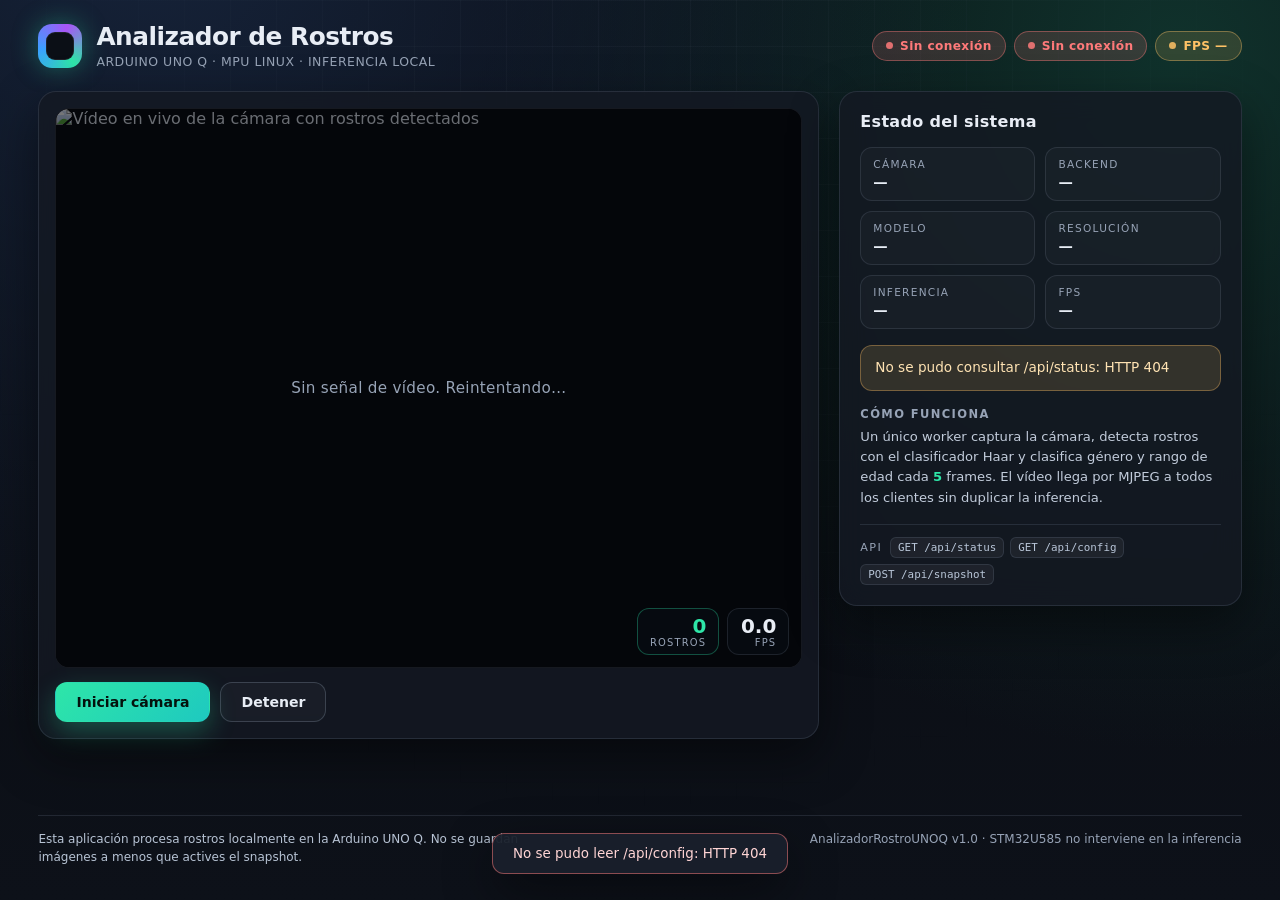
==== static/index.html @ 244c2dc7 "Initial commit: AnalizadorRostroUNOQ (FastAPI + OpenCV sobre Arduino UNO Q)" ====
<!DOCTYPE html>
<html lang="es">
<head>
  <meta charset="utf-8">
  <meta name="viewport" content="width=device-width, initial-scale=1">
  <meta name="theme-color" content="#0b0d12">
  <title>Analizador de Rostros · Arduino UNO Q</title>
  <link rel="stylesheet" href="/static/style.css">
</head>
<body>
  <div class="ambient" aria-hidden="true"></div>

  <header class="topbar">
    <div class="brand">
      <span class="brand-mark" aria-hidden="true"></span>
      <div class="brand-text">
        <h1>Analizador de Rostros</h1>
        <p>Arduino UNO Q · MPU Linux · inferencia local</p>
      </div>
    </div>
    <div class="badges" aria-live="polite">
      <span id="badge-camera" class="badge badge--idle">Cámara…</span>
      <span id="badge-model" class="badge badge--idle">Modelo…</span>
      <span id="badge-fps" class="badge badge--idle">FPS 0.0</span>
    </div>
  </header>

  <main class="layout">
    <section class="card stage">
      <div class="video-wrap">
        <img id="stream" alt="Vídeo en vivo de la cámara con rostros detectados">
        <div id="stream-overlay" class="stream-overlay">Conectando con la cámara…</div>
        <div class="hud">
          <div class="hud-stat">
            <span id="faces-count">0</span>
            <small>rostros</small>
          </div>
          <div class="hud-stat hud-stat--muted">
            <span id="hud-fps">0.0</span>
            <small>FPS</small>
          </div>
        </div>
      </div>

      <div class="controls">
        <button id="btn-start" class="btn btn--primary" type="button">Iniciar cámara</button>
        <button id="btn-stop" class="btn btn--ghost" type="button">Detener</button>
        <button id="btn-snapshot" class="btn btn--ghost" type="button" hidden>Snapshot</button>
      </div>

      <label id="auth-row" class="auth-row" hidden
             title="Requerido para iniciar/detener la cámara y guardar snapshots cuando API_TOKEN está definido">
        <span>Token API</span>
        <input id="api-token" type="password" autocomplete="off"
               placeholder="Header X-Api-Token" aria-label="Token de API">
      </label>
    </section>

    <aside class="card panel">
      <h2>Estado del sistema</h2>
      <dl class="status-grid">
        <div><dt>Cámara</dt><dd id="status-camera">—</dd></div>
        <div><dt>Backend</dt><dd id="status-backend">—</dd></div>
        <div><dt>Modelo</dt><dd id="status-model">—</dd></div>
        <div><dt>Resolución</dt><dd id="status-resolution">—</dd></div>
        <div><dt>Inferencia</dt><dd id="status-infer">—</dd></div>
        <div><dt>FPS</dt><dd id="status-fps">—</dd></div>
      </dl>

      <p id="status-message" class="message">Iniciando…</p>

      <div class="legend">
        <h3>Cómo funciona</h3>
        <p>
          Un único worker captura la cámara, detecta rostros con el clasificador
          Haar y clasifica género y rango de edad cada
          <strong id="legend-every">5</strong> frames. El vídeo llega por MJPEG a
          todos los clientes sin duplicar la inferencia.
        </p>
      </div>

      <div class="api-note">
        <span>API</span>
        <code>GET /api/status</code>
        <code>GET /api/config</code>
        <code>POST /api/snapshot</code>
      </div>
    </aside>
  </main>

  <footer class="footer">
    <p class="privacy">
      Esta aplicación procesa rostros localmente en la Arduino UNO Q.
      No se guardan imágenes a menos que actives el snapshot.
    </p>
    <p class="meta">AnalizadorRostroUNOQ v1.0 · STM32U585 no interviene en la inferencia</p>
  </footer>

  <div id="toast" class="toast" role="status" aria-live="polite"></div>

  <script src="/static/app.js"></script>
</body>
</html>
---- static/style.css ----
:root {
  color-scheme: dark;
  --bg: #080a0f;
  --bg-soft: #0d1119;
  --surface: rgba(20, 25, 35, 0.82);
  --surface-strong: rgba(26, 32, 44, 0.95);
  --border: rgba(148, 163, 184, 0.16);
  --border-strong: rgba(148, 163, 184, 0.28);
  --text: #e8edf5;
  --muted: #97a3b6;
  --accent: #2ee6a8;
  --accent-soft: rgba(46, 230, 168, 0.14);
  --warn: #ffc266;
  --warn-soft: rgba(255, 194, 102, 0.14);
  --danger: #ff7a7a;
  --danger-soft: rgba(255, 122, 122, 0.16);
  --radius: 18px;
  --shadow: 0 18px 50px rgba(0, 0, 0, 0.45);
  font-family: "Inter", "Segoe UI", system-ui, -apple-system, sans-serif;
}

* {
  box-sizing: border-box;
}

html,
body {
  margin: 0;
  min-height: 100%;
}

body {
  background: radial-gradient(circle at 12% -10%, #16233a 0%, transparent 55%),
    radial-gradient(circle at 92% 6%, #10322c 0%, transparent 48%),
    linear-gradient(180deg, var(--bg) 0%, var(--bg-soft) 100%);
  color: var(--text);
  padding: 22px clamp(14px, 3vw, 40px) 34px;
  min-height: 100vh;
  display: flex;
  flex-direction: column;
  gap: 22px;
  overflow-x: hidden;
}

.ambient {
  position: fixed;
  inset: 0;
  pointer-events: none;
  background-image: linear-gradient(
      to right,
      rgba(148, 163, 184, 0.05) 1px,
      transparent 1px
    ),
    linear-gradient(to bottom, rgba(148, 163, 184, 0.05) 1px, transparent 1px);
  background-size: 46px 46px;
  mask-image: radial-gradient(circle at 50% 10%, #000 0%, transparent 72%);
  z-index: 0;
}

.topbar,
.layout,
.footer {
  position: relative;
  z-index: 1;
}

.topbar {
  display: flex;
  flex-wrap: wrap;
  gap: 16px;
  align-items: center;
  justify-content: space-between;
}

.brand {
  display: flex;
  align-items: center;
  gap: 14px;
}

.brand-mark {
  width: 44px;
  height: 44px;
  border-radius: 14px;
  background: conic-gradient(from 140deg, var(--accent), #3aa0ff, #a855f7, var(--accent));
  box-shadow: 0 0 26px rgba(46, 230, 168, 0.35);
  position: relative;
  flex: 0 0 auto;
}

.brand-mark::after {
  content: "";
  position: absolute;
  inset: 8px;
  border-radius: 9px;
  background: #0b0f16;
  box-shadow: inset 0 0 0 1px rgba(255, 255, 255, 0.08);
}

.brand-text h1 {
  margin: 0;
  font-size: clamp(1.15rem, 2.4vw, 1.55rem);
  letter-spacing: -0.02em;
  font-weight: 700;
}

.brand-text p {
  margin: 3px 0 0;
  font-size: 0.78rem;
  color: var(--muted);
  letter-spacing: 0.04em;
  text-transform: uppercase;
}

.badges {
  display: flex;
  flex-wrap: wrap;
  gap: 8px;
}

.badge {
  border: 1px solid var(--border);
  background: var(--surface);
  color: var(--muted);
  padding: 7px 13px;
  border-radius: 999px;
  font-size: 0.76rem;
  font-weight: 600;
  letter-spacing: 0.03em;
  display: inline-flex;
  align-items: center;
  gap: 7px;
  transition: all 0.25s ease;
}

.badge::before {
  content: "";
  width: 7px;
  height: 7px;
  border-radius: 50%;
  background: currentColor;
  opacity: 0.85;
}

.badge--ok {
  color: var(--accent);
  border-color: rgba(46, 230, 168, 0.4);
  background: var(--accent-soft);
}

.badge--warn {
  color: var(--warn);
  border-color: rgba(255, 194, 102, 0.38);
  background: var(--warn-soft);
}

.badge--bad {
  color: var(--danger);
  border-color: rgba(255, 122, 122, 0.4);
  background: var(--danger-soft);
}

.layout {
  display: grid;
  grid-template-columns: minmax(0, 1.65fr) minmax(300px, 0.85fr);
  gap: 20px;
  align-items: start;
  flex: 1;
}

.card {
  background: var(--surface);
  border: 1px solid var(--border);
  border-radius: var(--radius);
  box-shadow: var(--shadow);
  backdrop-filter: blur(14px);
}

.stage {
  padding: 16px;
  display: flex;
  flex-direction: column;
  gap: 14px;
}

.video-wrap {
  position: relative;
  border-radius: 14px;
  overflow: hidden;
  background: #04060a;
  border: 1px solid rgba(148, 163, 184, 0.12);
  aspect-ratio: 4 / 3;
  max-height: min(66vh, 640px);
  display: flex;
  align-items: center;
  justify-content: center;
}

#stream {
  width: 100%;
  height: 100%;
  object-fit: contain;
  display: block;
  background: #04060a;
}

.stream-overlay {
  position: absolute;
  inset: 0;
  display: flex;
  align-items: center;
  justify-content: center;
  text-align: center;
  padding: 24px;
  font-size: 0.95rem;
  color: var(--muted);
  background: linear-gradient(180deg, rgba(4, 6, 10, 0.55), rgba(4, 6, 10, 0.9));
  letter-spacing: 0.02em;
  transition: opacity 0.3s ease;
}

.stream-overlay[hidden] {
  display: none;
}

.hud {
  position: absolute;
  right: 12px;
  bottom: 12px;
  display: flex;
  gap: 8px;
}

.hud-stat {
  background: rgba(8, 12, 18, 0.78);
  border: 1px solid rgba(46, 230, 168, 0.32);
  border-radius: 12px;
  padding: 6px 12px;
  display: flex;
  flex-direction: column;
  align-items: flex-end;
  min-width: 62px;
  backdrop-filter: blur(6px);
}

.hud-stat span {
  font-size: 1.25rem;
  font-weight: 700;
  color: var(--accent);
  line-height: 1.1;
  font-variant-numeric: tabular-nums;
}

.hud-stat small {
  font-size: 0.62rem;
  text-transform: uppercase;
  letter-spacing: 0.12em;
  color: var(--muted);
}

.hud-stat--muted {
  border-color: var(--border);
}

.hud-stat--muted span {
  color: var(--text);
}

.controls {
  display: flex;
  flex-wrap: wrap;
  gap: 10px;
}

.auth-row {
  display: flex;
  flex-wrap: wrap;
  align-items: center;
  gap: 10px;
  font-size: 0.78rem;
  color: var(--muted);
}

.auth-row[hidden] {
  display: none;
}

.auth-row span {
  text-transform: uppercase;
  letter-spacing: 0.12em;
}

.auth-row input {
  flex: 1 1 220px;
  min-width: 0;
  border-radius: 10px;
  border: 1px solid var(--border-strong);
  background: rgba(255, 255, 255, 0.04);
  color: var(--text);
  font: inherit;
  font-size: 0.85rem;
  padding: 9px 12px;
}

.auth-row input:focus-visible {
  outline: 2px solid var(--accent);
  outline-offset: 1px;
}

.btn {
  border-radius: 12px;
  border: 1px solid var(--border-strong);
  background: rgba(255, 255, 255, 0.03);
  color: var(--text);
  font: inherit;
  font-size: 0.88rem;
  font-weight: 600;
  padding: 11px 20px;
  cursor: pointer;
  transition: transform 0.15s ease, background 0.2s ease, border-color 0.2s ease,
    box-shadow 0.2s ease;
}

.btn:hover:not(:disabled) {
  transform: translateY(-1px);
  border-color: rgba(148, 163, 184, 0.4);
}

.btn:active:not(:disabled) {
  transform: translateY(0);
}

.btn:focus-visible {
  outline: 2px solid var(--accent);
  outline-offset: 2px;
}

.btn:disabled {
  opacity: 0.45;
  cursor: not-allowed;
}

.btn--primary {
  background: linear-gradient(135deg, #2ee6a8, #1ec9c0);
  border-color: transparent;
  color: #04120d;
  box-shadow: 0 10px 26px rgba(46, 230, 168, 0.28);
}

.btn--primary:hover:not(:disabled) {
  box-shadow: 0 12px 30px rgba(46, 230, 168, 0.36);
}

.panel {
  padding: 20px;
  display: flex;
  flex-direction: column;
  gap: 16px;
}

.panel h2 {
  margin: 0;
  font-size: 1rem;
  letter-spacing: 0.02em;
}

.status-grid {
  margin: 0;
  display: grid;
  grid-template-columns: repeat(2, minmax(0, 1fr));
  gap: 10px;
}

.status-grid > div {
  background: rgba(255, 255, 255, 0.025);
  border: 1px solid var(--border);
  border-radius: 12px;
  padding: 10px 12px;
  min-width: 0;
}

.status-grid dt {
  font-size: 0.66rem;
  text-transform: uppercase;
  letter-spacing: 0.12em;
  color: var(--muted);
  margin-bottom: 4px;
}

.status-grid dd {
  margin: 0;
  font-size: 0.9rem;
  font-weight: 600;
  overflow-wrap: anywhere;
  font-variant-numeric: tabular-nums;
}

.message {
  margin: 0;
  padding: 12px 14px;
  border-radius: 12px;
  border: 1px solid rgba(46, 230, 168, 0.28);
  background: var(--accent-soft);
  color: #c9f7e8;
  font-size: 0.85rem;
  line-height: 1.45;
}

.message--warn {
  border-color: rgba(255, 194, 102, 0.34);
  background: var(--warn-soft);
  color: #ffe3b3;
}

.legend h3 {
  margin: 0 0 6px;
  font-size: 0.72rem;
  text-transform: uppercase;
  letter-spacing: 0.12em;
  color: var(--muted);
}

.legend p {
  margin: 0;
  font-size: 0.82rem;
  line-height: 1.55;
  color: #c2ccdb;
}

.legend strong {
  color: var(--accent);
}

.api-note {
  display: flex;
  flex-wrap: wrap;
  gap: 6px;
  align-items: center;
  padding-top: 12px;
  border-top: 1px solid var(--border);
  font-size: 0.7rem;
  color: var(--muted);
}

.api-note span {
  text-transform: uppercase;
  letter-spacing: 0.12em;
  margin-right: 2px;
}

.api-note code {
  background: rgba(255, 255, 255, 0.05);
  border: 1px solid var(--border);
  border-radius: 6px;
  padding: 3px 7px;
  font-size: 0.68rem;
  color: #b9c6d8;
}

.footer {
  display: flex;
  flex-wrap: wrap;
  gap: 8px 18px;
  justify-content: space-between;
  color: var(--muted);
  font-size: 0.75rem;
  border-top: 1px solid var(--border);
  padding-top: 14px;
}

.footer p {
  margin: 0;
  max-width: 68ch;
  line-height: 1.5;
}

.privacy {
  color: #b7c3d4;
}

.toast {
  position: fixed;
  left: 50%;
  bottom: 26px;
  transform: translate(-50%, 24px);
  background: var(--surface-strong);
  border: 1px solid var(--border-strong);
  color: var(--text);
  padding: 12px 20px;
  border-radius: 12px;
  font-size: 0.84rem;
  box-shadow: var(--shadow);
  opacity: 0;
  pointer-events: none;
  transition: opacity 0.25s ease, transform 0.25s ease;
  max-width: min(92vw, 520px);
  text-align: center;
  z-index: 20;
}

.toast[data-visible="true"] {
  opacity: 1;
  transform: translate(-50%, 0);
}

.toast[data-kind="error"] {
  border-color: rgba(255, 122, 122, 0.5);
  color: #ffd5d5;
}

@media (max-width: 980px) {
  .layout {
    grid-template-columns: minmax(0, 1fr);
  }

  .panel {
    order: 2;
  }
}

@media (max-width: 620px) {
  body {
    padding: 16px 12px 26px;
    gap: 16px;
  }

  .badges {
    width: 100%;
  }

  .badge {
    flex: 1 1 auto;
    justify-content: center;
  }

  .stage {
    padding: 12px;
  }

  .video-wrap {
    aspect-ratio: 3 / 4;
  }

  .controls .btn {
    flex: 1 1 100%;
  }

  .status-grid {
    grid-template-columns: minmax(0, 1fr);
  }

  .footer {
    flex-direction: column;
  }
}

@media (prefers-reduced-motion: reduce) {
  * {
    transition: none !important;
    animation: none !important;
  }
}
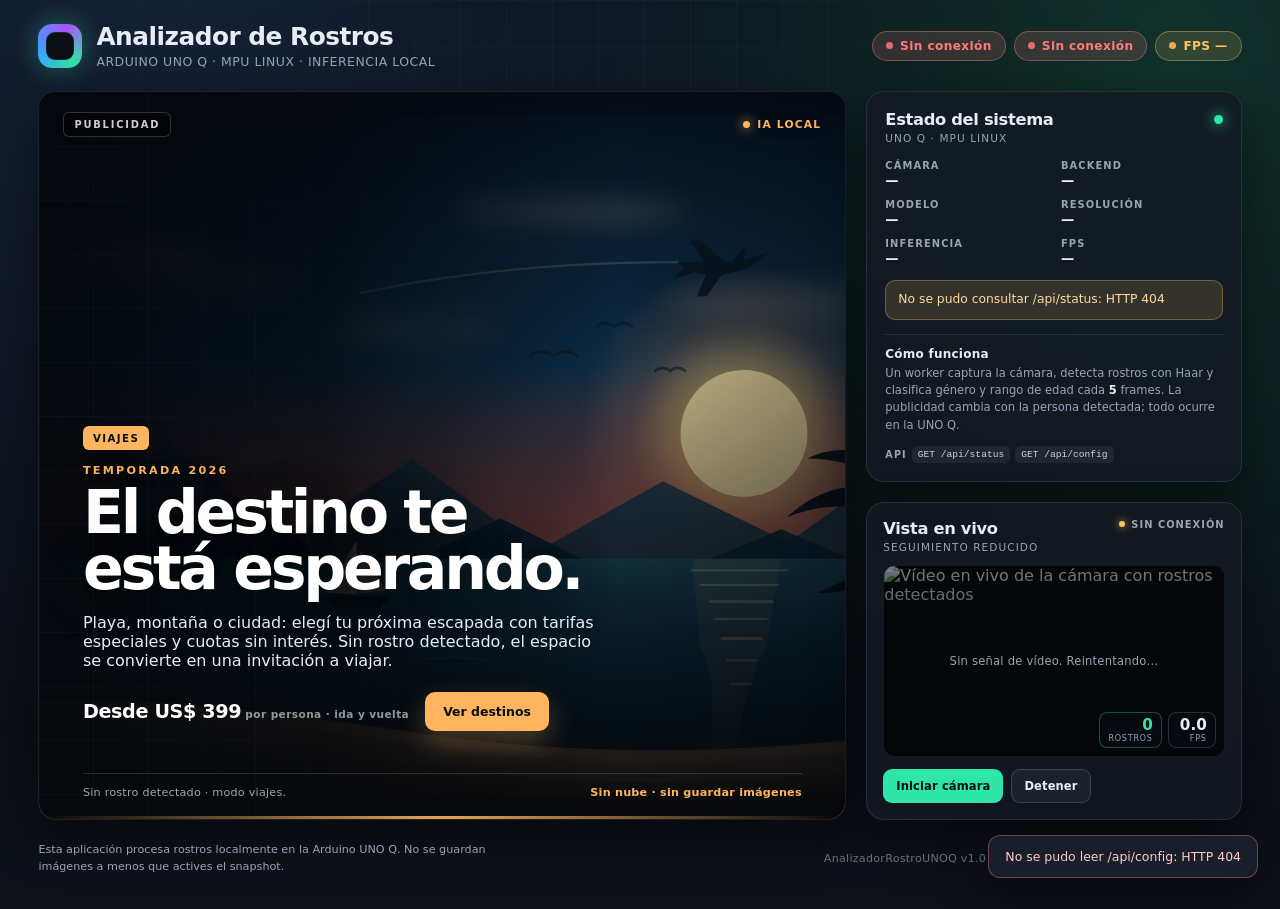
==== commit eb4691f1: "docs: guía completa, sitio de presentación y licencia MIT" ====
--- a/static/index.html
+++ b/static/index.html
@@ -26,65 +26,111 @@
   </header>
 
   <main class="layout">
-    <section class="card stage">
-      <div class="video-wrap">
-        <img id="stream" alt="Vídeo en vivo de la cámara con rostros detectados">
-        <div id="stream-overlay" class="stream-overlay">Conectando con la cámara…</div>
-        <div class="hud">
-          <div class="hud-stat">
-            <span id="faces-count">0</span>
-            <small>rostros</small>
-          </div>
-          <div class="hud-stat hud-stat--muted">
-            <span id="hud-fps">0.0</span>
-            <small>FPS</small>
-          </div>
+    <!-- Gran formato publicitario: se elige según género y rango de edad. -->
+    <section class="card showcase" id="showcase" aria-label="Publicidad contextual">
+      <img id="ad-image" class="ad-image" src="/static/ads/travel-default.svg"
+           alt="Publicidad de viajes: el destino te está esperando">
+      <div class="ad-shade" aria-hidden="true"></div>
+      <div class="ad-grid" aria-hidden="true"></div>
+      <div class="ad-scan" aria-hidden="true"></div>
+
+      <div class="ad-topline">
+        <span class="ad-label">PUBLICIDAD</span>
+        <span class="ad-live"><i aria-hidden="true"></i> IA local</span>
+      </div>
+
+      <div class="ad-content">
+        <span id="ad-badge" class="ad-badge">VIAJES</span>
+        <p id="ad-kicker" class="ad-kicker">TEMPORADA 2026</p>
+        <h2 id="ad-title">El destino te está esperando.</h2>
+        <p id="ad-subtitle">Playa, montaña o ciudad: elegí tu próxima escapada con tarifas especiales y cuotas sin interés.</p>
+        <div class="ad-actions">
+          <span id="ad-price" class="ad-price">Desde US$ 399</span>
+          <button id="ad-cta" class="ad-cta" type="button">Ver destinos <span aria-hidden="true">→</span></button>
         </div>
       </div>
 
-      <div class="controls">
-        <button id="btn-start" class="btn btn--primary" type="button">Iniciar cámara</button>
-        <button id="btn-stop" class="btn btn--ghost" type="button">Detener</button>
-        <button id="btn-snapshot" class="btn btn--ghost" type="button" hidden>Snapshot</button>
+      <div class="ad-footer">
+        <span id="ad-reason">Sin rostro detectado · modo viajes.</span>
+        <span class="ad-privacy">Sin nube · sin guardar imágenes</span>
       </div>
-
-      <label id="auth-row" class="auth-row" hidden
-             title="Requerido para iniciar/detener la cámara y guardar snapshots cuando API_TOKEN está definido">
-        <span>Token API</span>
-        <input id="api-token" type="password" autocomplete="off"
-               placeholder="Header X-Api-Token" aria-label="Token de API">
-      </label>
     </section>
 
-    <aside class="card panel">
-      <h2>Estado del sistema</h2>
-      <dl class="status-grid">
-        <div><dt>Cámara</dt><dd id="status-camera">—</dd></div>
-        <div><dt>Backend</dt><dd id="status-backend">—</dd></div>
-        <div><dt>Modelo</dt><dd id="status-model">—</dd></div>
-        <div><dt>Resolución</dt><dd id="status-resolution">—</dd></div>
-        <div><dt>Inferencia</dt><dd id="status-infer">—</dd></div>
-        <div><dt>FPS</dt><dd id="status-fps">—</dd></div>
-      </dl>
+    <aside class="sidebar">
+      <section class="card panel">
+        <div class="panel-head">
+          <div>
+            <h2>Estado del sistema</h2>
+            <p class="panel-sub">UNO Q · MPU Linux</p>
+          </div>
+          <span class="pulse-dot" aria-hidden="true"></span>
+        </div>
 
-      <p id="status-message" class="message">Iniciando…</p>
+        <dl class="status-grid">
+          <div><dt>Cámara</dt><dd id="status-camera">—</dd></div>
+          <div><dt>Backend</dt><dd id="status-backend">—</dd></div>
+          <div><dt>Modelo</dt><dd id="status-model">—</dd></div>
+          <div><dt>Resolución</dt><dd id="status-resolution">—</dd></div>
+          <div><dt>Inferencia</dt><dd id="status-infer">—</dd></div>
+          <div><dt>FPS</dt><dd id="status-fps">—</dd></div>
+        </dl>
 
-      <div class="legend">
-        <h3>Cómo funciona</h3>
-        <p>
-          Un único worker captura la cámara, detecta rostros con el clasificador
-          Haar y clasifica género y rango de edad cada
-          <strong id="legend-every">5</strong> frames. El vídeo llega por MJPEG a
-          todos los clientes sin duplicar la inferencia.
-        </p>
-      </div>
+        <p id="status-message" class="message">Iniciando…</p>
 
-      <div class="api-note">
-        <span>API</span>
-        <code>GET /api/status</code>
-        <code>GET /api/config</code>
-        <code>POST /api/snapshot</code>
-      </div>
+        <div class="legend">
+          <h3>Cómo funciona</h3>
+          <p>
+            Un worker captura la cámara, detecta rostros con Haar y clasifica
+            género y rango de edad cada <strong id="legend-every">5</strong> frames.
+            La publicidad cambia con la persona detectada; todo ocurre en la UNO Q.
+          </p>
+        </div>
+
+        <div class="api-note">
+          <span>API</span>
+          <code>GET /api/status</code>
+          <code>GET /api/config</code>
+        </div>
+      </section>
+
+      <!-- Video deliberadamente pequeño, debajo del estado. -->
+      <section class="card camera-card">
+        <div class="camera-head">
+          <div>
+            <h2>Vista en vivo</h2>
+            <p class="panel-sub">Seguimiento reducido</p>
+          </div>
+          <span id="camera-live" class="camera-live"><i aria-hidden="true"></i><span id="camera-state">conectando</span></span>
+        </div>
+
+        <div class="video-wrap">
+          <img id="stream" alt="Vídeo en vivo de la cámara con rostros detectados">
+          <div id="stream-overlay" class="stream-overlay">Conectando con la cámara…</div>
+          <div class="hud">
+            <div class="hud-stat">
+              <span id="faces-count">0</span>
+              <small>rostros</small>
+            </div>
+            <div class="hud-stat hud-stat--muted">
+              <span id="hud-fps">0.0</span>
+              <small>FPS</small>
+            </div>
+          </div>
+        </div>
+
+        <div class="controls">
+          <button id="btn-start" class="btn btn--primary" type="button">Iniciar cámara</button>
+          <button id="btn-stop" class="btn btn--ghost" type="button">Detener</button>
+          <button id="btn-snapshot" class="btn btn--ghost" type="button" hidden>Snapshot</button>
+        </div>
+
+        <label id="auth-row" class="auth-row" hidden
+               title="Requerido para iniciar/detener la cámara y guardar snapshots cuando API_TOKEN está definido">
+          <span>Token API</span>
+          <input id="api-token" type="password" autocomplete="off"
+                 placeholder="Header X-Api-Token" aria-label="Token de API">
+        </label>
+      </section>
     </aside>
   </main>
 
--- a/static/style.css
+++ b/static/style.css
@@ -14,6 +14,8 @@
   --warn-soft: rgba(255, 194, 102, 0.14);
   --danger: #ff7a7a;
   --danger-soft: rgba(255, 122, 122, 0.16);
+  --ad-accent: #2ee6a8;
+  --ad-accent-2: #3aa0ff;
   --radius: 18px;
   --shadow: 0 18px 50px rgba(0, 0, 0, 0.45);
   font-family: "Inter", "Segoe UI", system-ui, -apple-system, sans-serif;
@@ -162,9 +164,9 @@
 
 .layout {
   display: grid;
-  grid-template-columns: minmax(0, 1.65fr) minmax(300px, 0.85fr);
+  grid-template-columns: minmax(0, 1.55fr) minmax(340px, 0.72fr);
   gap: 20px;
-  align-items: start;
+  align-items: stretch;
   flex: 1;
 }
 
@@ -176,31 +178,474 @@
   backdrop-filter: blur(14px);
 }
 
-.stage {
+/* ---------------------------------------------------------------- showcase */
+
+.showcase {
+  position: relative;
+  min-height: 640px;
+  overflow: hidden;
+  background: #05070a;
+  isolation: isolate;
+  transition: border-color 0.4s ease;
+}
+
+.showcase::after {
+  content: "";
+  position: absolute;
+  inset: auto 0 0;
+  height: 3px;
+  background: linear-gradient(90deg, transparent, var(--ad-accent), transparent);
+  opacity: 0.9;
+  z-index: 4;
+}
+
+.ad-image {
+  position: absolute;
+  inset: 0;
+  width: 100%;
+  height: 100%;
+  object-fit: cover;
+  object-position: var(--ad-position, center);
+  transform: scale(1.015);
+  transition: opacity 0.45s ease, transform 1.2s ease;
+  z-index: 0;
+}
+
+.showcase.is-changing .ad-image {
+  opacity: 0.15;
+  transform: scale(1.07);
+}
+
+.ad-shade {
+  position: absolute;
+  inset: 0;
+  z-index: 1;
+  background:
+    linear-gradient(90deg, rgba(4, 7, 11, 0.95) 0%, rgba(4, 7, 11, 0.78) 36%, rgba(4, 7, 11, 0.2) 72%, rgba(4, 7, 11, 0.45) 100%),
+    linear-gradient(0deg, rgba(4, 7, 11, 0.97) 0%, rgba(4, 7, 11, 0.5) 30%, transparent 62%);
+}
+
+.ad-grid {
+  position: absolute;
+  inset: 0;
+  z-index: 1;
+  opacity: 0.22;
+  background-image:
+    linear-gradient(to right, rgba(255, 255, 255, 0.12) 1px, transparent 1px),
+    linear-gradient(to bottom, rgba(255, 255, 255, 0.12) 1px, transparent 1px);
+  background-size: 54px 54px;
+  mask-image: linear-gradient(90deg, #000 0%, transparent 72%);
+}
+
+.ad-scan {
+  position: absolute;
+  z-index: 2;
+  top: -42%;
+  left: 0;
+  width: 100%;
+  height: 34%;
+  pointer-events: none;
+  background: linear-gradient(
+    180deg,
+    transparent 0%,
+    rgba(46, 230, 168, 0.08) 45%,
+    rgba(46, 230, 168, 0.2) 50%,
+    rgba(46, 230, 168, 0.08) 55%,
+    transparent 100%
+  );
+  animation: ad-scan 7s linear infinite;
+}
+
+@keyframes ad-scan {
+  0% { transform: translateY(0); }
+  100% { transform: translateY(430%); }
+}
+
+.ad-topline {
+  position: absolute;
+  z-index: 3;
+  top: 20px;
+  left: 24px;
+  right: 24px;
+  display: flex;
+  align-items: center;
+  justify-content: space-between;
+  gap: 12px;
+}
+
+.ad-label {
+  display: inline-flex;
+  align-items: center;
+  padding: 6px 10px;
+  border-radius: 6px;
+  border: 1px solid rgba(255, 255, 255, 0.18);
+  background: rgba(0, 0, 0, 0.46);
+  color: rgba(255, 255, 255, 0.8);
+  font-size: 0.62rem;
+  font-weight: 800;
+  letter-spacing: 0.18em;
+  backdrop-filter: blur(8px);
+}
+
+.ad-live {
+  display: inline-flex;
+  align-items: center;
+  gap: 7px;
+  color: var(--ad-accent);
+  font-size: 0.67rem;
+  font-weight: 700;
+  letter-spacing: 0.11em;
+  text-transform: uppercase;
+  text-shadow: 0 1px 10px rgba(0, 0, 0, 0.8);
+}
+
+.ad-live i {
+  width: 7px;
+  height: 7px;
+  border-radius: 50%;
+  background: currentColor;
+  box-shadow: 0 0 12px currentColor;
+  animation: pulse 1.6s ease-in-out infinite;
+}
+
+@keyframes pulse {
+  0%, 100% { opacity: 0.55; transform: scale(0.92); }
+  50% { opacity: 1; transform: scale(1.08); }
+}
+
+.ad-content {
+  position: absolute;
+  z-index: 3;
+  left: clamp(22px, 5.4%, 52px);
+  bottom: 88px;
+  max-width: min(64%, 590px);
+  transition: opacity 0.28s ease, transform 0.28s ease;
+}
+
+.showcase.is-changing .ad-content {
+  opacity: 0.2;
+  transform: translateY(8px);
+}
+
+.ad-badge {
+  display: inline-flex;
+  align-items: center;
+  padding: 6px 10px;
+  border-radius: 6px;
+  background: var(--ad-accent);
+  color: #04110c;
+  font-size: 0.64rem;
+  font-weight: 900;
+  letter-spacing: 0.14em;
+  text-transform: uppercase;
+  box-shadow: 0 8px 22px rgba(0, 0, 0, 0.35);
+}
+
+.ad-kicker {
+  margin: 14px 0 7px;
+  color: var(--ad-accent);
+  font-size: 0.7rem;
+  font-weight: 800;
+  letter-spacing: 0.2em;
+  text-transform: uppercase;
+  text-shadow: 0 1px 12px rgba(0, 0, 0, 0.75);
+}
+
+.ad-content h2 {
+  margin: 0;
+  color: #ffffff;
+  font-size: clamp(2rem, 4.7vw, 4.5rem);
+  line-height: 0.94;
+  letter-spacing: -0.055em;
+  font-weight: 800;
+  text-wrap: balance;
+  text-shadow: 0 8px 36px rgba(0, 0, 0, 0.55);
+}
+
+.ad-subtitle {
+  margin: 16px 0 0;
+  max-width: 48ch;
+  color: rgba(232, 237, 245, 0.82);
+  font-size: clamp(0.9rem, 1.35vw, 1.04rem);
+  line-height: 1.55;
+  text-shadow: 0 1px 12px rgba(0, 0, 0, 0.55);
+}
+
+.ad-actions {
+  display: flex;
+  align-items: center;
+  flex-wrap: wrap;
+  gap: 16px;
+  margin-top: 22px;
+}
+
+.ad-price {
+  color: #ffffff;
+  font-size: clamp(1.02rem, 1.8vw, 1.2rem);
+  font-weight: 800;
+  letter-spacing: -0.02em;
+}
+
+.ad-price small {
+  color: rgba(232, 237, 245, 0.62);
+  font-size: 0.66rem;
+  font-weight: 600;
+  letter-spacing: 0.04em;
+}
+
+.ad-cta {
+  display: inline-flex;
+  align-items: center;
+  gap: 10px;
+  border: 0;
+  border-radius: 10px;
+  padding: 12px 18px;
+  background: var(--ad-accent);
+  color: #04110c;
+  font: inherit;
+  font-size: 0.78rem;
+  font-weight: 900;
+  cursor: pointer;
+  box-shadow: 0 12px 28px color-mix(in srgb, var(--ad-accent) 28%, transparent);
+  transition: transform 0.2s ease, filter 0.2s ease;
+}
+
+.ad-cta span {
+  font-size: 1rem;
+  line-height: 1;
+}
+
+.ad-cta:hover {
+  transform: translateY(-2px);
+  filter: brightness(1.06);
+}
+
+.ad-cta:active {
+  transform: translateY(0);
+}
+
+.ad-footer {
+  position: absolute;
+  z-index: 3;
+  left: clamp(22px, 5.4%, 52px);
+  right: clamp(22px, 5.4%, 52px);
+  bottom: 20px;
+  display: flex;
+  align-items: center;
+  justify-content: space-between;
+  flex-wrap: wrap;
+  gap: 8px 16px;
+  padding-top: 12px;
+  border-top: 1px solid rgba(255, 255, 255, 0.14);
+  color: rgba(232, 237, 245, 0.68);
+  font-size: 0.7rem;
+  letter-spacing: 0.02em;
+}
+
+.ad-privacy {
+  color: var(--ad-accent);
+  font-weight: 700;
+}
+
+/* ------------------------------------------------------------------ sidebar */
+
+.sidebar {
+  display: flex;
+  flex-direction: column;
+  gap: 20px;
+  min-width: 0;
+}
+
+.panel {
+  padding: 18px;
+}
+
+.panel-head {
+  display: flex;
+  align-items: flex-start;
+  justify-content: space-between;
+  gap: 12px;
+}
+
+.panel h2,
+.camera-head h2 {
+  margin: 0;
+  font-size: 1.02rem;
+  letter-spacing: -0.02em;
+}
+
+.panel-sub {
+  margin: 3px 0 0;
+  color: var(--muted);
+  font-size: 0.66rem;
+  letter-spacing: 0.1em;
+  text-transform: uppercase;
+}
+
+.pulse-dot {
+  width: 9px;
+  height: 9px;
+  flex: 0 0 auto;
+  margin-top: 5px;
+  border-radius: 50%;
+  background: var(--accent);
+  box-shadow: 0 0 14px var(--accent);
+  animation: pulse 1.8s ease-in-out infinite;
+}
+
+.status-grid {
+  display: grid;
+  grid-template-columns: repeat(2, minmax(0, 1fr));
+  gap: 11px 14px;
+  margin: 16px 0 0;
+}
+
+.status-grid div {
+  min-width: 0;
+}
+
+.status-grid dt {
+  margin: 0 0 2px;
+  color: var(--muted);
+  font-size: 0.62rem;
+  font-weight: 700;
+  letter-spacing: 0.11em;
+  text-transform: uppercase;
+}
+
+.status-grid dd {
+  margin: 0;
+  color: var(--text);
+  font-size: 0.83rem;
+  font-weight: 600;
+  overflow-wrap: anywhere;
+}
+
+.message {
+  margin: 14px 0 0;
+  padding: 10px 12px;
+  border: 1px solid rgba(46, 230, 168, 0.18);
+  border-radius: 10px;
+  background: rgba(46, 230, 168, 0.08);
+  color: #b8f7dc;
+  font-size: 0.77rem;
+  line-height: 1.45;
+}
+
+.message--warn {
+  border-color: rgba(255, 194, 102, 0.3);
+  background: var(--warn-soft);
+  color: #ffd9a0;
+}
+
+.legend {
+  margin-top: 14px;
+  padding-top: 12px;
+  border-top: 1px solid var(--border);
+}
+
+.legend h3 {
+  margin: 0 0 4px;
+  color: var(--text);
+  font-size: 0.75rem;
+  letter-spacing: 0.02em;
+}
+
+.legend p {
+  margin: 0;
+  color: var(--muted);
+  font-size: 0.72rem;
+  line-height: 1.5;
+}
+
+.legend strong {
+  color: var(--text);
+}
+
+.api-note {
+  display: flex;
+  flex-wrap: wrap;
+  align-items: center;
+  gap: 5px;
+  margin-top: 12px;
+}
+
+.api-note span {
+  color: var(--muted);
+  font-size: 0.6rem;
+  font-weight: 700;
+  letter-spacing: 0.12em;
+}
+
+.api-note code {
+  padding: 3px 6px;
+  border-radius: 5px;
+  background: rgba(148, 163, 184, 0.1);
+  color: #cbd5e1;
+  font-size: 0.6rem;
+}
+
+/* -------------------------------------------------------------- camera card */
+
+.camera-card {
+  display: flex;
+  flex-direction: column;
+  gap: 12px;
   padding: 16px;
-  display: flex;
-  flex-direction: column;
-  gap: 14px;
+}
+
+.camera-head {
+  display: flex;
+  align-items: flex-start;
+  justify-content: space-between;
+  gap: 10px;
+}
+
+.camera-live {
+  display: inline-flex;
+  align-items: center;
+  gap: 6px;
+  color: var(--muted);
+  font-size: 0.62rem;
+  font-weight: 700;
+  letter-spacing: 0.1em;
+  text-transform: uppercase;
+  white-space: nowrap;
+}
+
+.camera-live i {
+  width: 6px;
+  height: 6px;
+  border-radius: 50%;
+  background: var(--warn);
+  box-shadow: 0 0 8px var(--warn);
+}
+
+.camera-live.is-live {
+  color: var(--accent);
+}
+
+.camera-live.is-live i {
+  background: var(--accent);
+  box-shadow: 0 0 8px var(--accent);
 }
 
 .video-wrap {
   position: relative;
-  border-radius: 14px;
+  width: 100%;
+  aspect-ratio: 16 / 9;
+  max-height: 230px;
   overflow: hidden;
+  border: 1px solid rgba(148, 163, 184, 0.12);
+  border-radius: 12px;
   background: #04060a;
-  border: 1px solid rgba(148, 163, 184, 0.12);
-  aspect-ratio: 4 / 3;
-  max-height: min(66vh, 640px);
-  display: flex;
-  align-items: center;
-  justify-content: center;
 }
 
 #stream {
+  display: block;
   width: 100%;
   height: 100%;
   object-fit: contain;
-  display: block;
   background: #04060a;
 }
 
@@ -210,12 +655,13 @@
   display: flex;
   align-items: center;
   justify-content: center;
+  padding: 14px;
+  color: var(--muted);
+  font-size: 0.72rem;
+  line-height: 1.4;
   text-align: center;
-  padding: 24px;
-  font-size: 0.95rem;
-  color: var(--muted);
-  background: linear-gradient(180deg, rgba(4, 6, 10, 0.55), rgba(4, 6, 10, 0.9));
   letter-spacing: 0.02em;
+  background: linear-gradient(180deg, rgba(4, 6, 10, 0.5), rgba(4, 6, 10, 0.9));
   transition: opacity 0.3s ease;
 }
 
@@ -225,41 +671,41 @@
 
 .hud {
   position: absolute;
-  right: 12px;
-  bottom: 12px;
-  display: flex;
-  gap: 8px;
+  right: 8px;
+  bottom: 8px;
+  display: flex;
+  gap: 6px;
 }
 
 .hud-stat {
-  background: rgba(8, 12, 18, 0.78);
-  border: 1px solid rgba(46, 230, 168, 0.32);
-  border-radius: 12px;
-  padding: 6px 12px;
-  display: flex;
+  display: flex;
+  min-width: 48px;
   flex-direction: column;
   align-items: flex-end;
-  min-width: 62px;
+  padding: 4px 8px;
+  border: 1px solid rgba(46, 230, 168, 0.32);
+  border-radius: 8px;
+  background: rgba(8, 12, 18, 0.78);
   backdrop-filter: blur(6px);
 }
 
 .hud-stat span {
-  font-size: 1.25rem;
-  font-weight: 700;
   color: var(--accent);
+  font-size: 0.95rem;
+  font-weight: 800;
   line-height: 1.1;
   font-variant-numeric: tabular-nums;
 }
 
 .hud-stat small {
-  font-size: 0.62rem;
+  color: var(--muted);
+  font-size: 0.5rem;
+  letter-spacing: 0.1em;
   text-transform: uppercase;
-  letter-spacing: 0.12em;
-  color: var(--muted);
 }
 
 .hud-stat--muted {
-  border-color: var(--border);
+  border-color: rgba(148, 163, 184, 0.24);
 }
 
 .hud-stat--muted span {
@@ -269,294 +715,213 @@
 .controls {
   display: flex;
   flex-wrap: wrap;
+  gap: 8px;
+}
+
+.btn {
+  border: 1px solid transparent;
+  border-radius: 9px;
+  padding: 9px 12px;
+  font: inherit;
+  font-size: 0.72rem;
+  font-weight: 800;
+  letter-spacing: 0.01em;
+  cursor: pointer;
+  transition: transform 0.2s ease, filter 0.2s ease, opacity 0.2s ease;
+}
+
+.btn:hover:not(:disabled) {
+  transform: translateY(-1px);
+  filter: brightness(1.06);
+}
+
+.btn:disabled {
+  cursor: not-allowed;
+  opacity: 0.42;
+}
+
+.btn--primary {
+  background: var(--accent);
+  color: #04110c;
+}
+
+.btn--ghost {
+  border-color: var(--border-strong);
+  background: rgba(148, 163, 184, 0.08);
+  color: var(--text);
+}
+
+.auth-row {
+  display: flex;
+  align-items: center;
   gap: 10px;
-}
-
-.auth-row {
-  display: flex;
   flex-wrap: wrap;
-  align-items: center;
-  gap: 10px;
-  font-size: 0.78rem;
-  color: var(--muted);
+  padding-top: 2px;
+  color: var(--muted);
+  font-size: 0.68rem;
 }
 
 .auth-row[hidden] {
   display: none;
 }
 
-.auth-row span {
-  text-transform: uppercase;
-  letter-spacing: 0.12em;
-}
-
 .auth-row input {
-  flex: 1 1 220px;
   min-width: 0;
-  border-radius: 10px;
-  border: 1px solid var(--border-strong);
-  background: rgba(255, 255, 255, 0.04);
+  flex: 1;
+  border: 1px solid var(--border);
+  border-radius: 8px;
+  padding: 8px 10px;
+  background: rgba(8, 12, 18, 0.55);
   color: var(--text);
   font: inherit;
-  font-size: 0.85rem;
-  padding: 9px 12px;
-}
-
-.auth-row input:focus-visible {
-  outline: 2px solid var(--accent);
-  outline-offset: 1px;
-}
-
-.btn {
-  border-radius: 12px;
-  border: 1px solid var(--border-strong);
-  background: rgba(255, 255, 255, 0.03);
-  color: var(--text);
-  font: inherit;
-  font-size: 0.88rem;
-  font-weight: 600;
-  padding: 11px 20px;
-  cursor: pointer;
-  transition: transform 0.15s ease, background 0.2s ease, border-color 0.2s ease,
-    box-shadow 0.2s ease;
-}
-
-.btn:hover:not(:disabled) {
-  transform: translateY(-1px);
-  border-color: rgba(148, 163, 184, 0.4);
-}
-
-.btn:active:not(:disabled) {
-  transform: translateY(0);
-}
-
-.btn:focus-visible {
-  outline: 2px solid var(--accent);
-  outline-offset: 2px;
-}
-
-.btn:disabled {
-  opacity: 0.45;
-  cursor: not-allowed;
-}
-
-.btn--primary {
-  background: linear-gradient(135deg, #2ee6a8, #1ec9c0);
-  border-color: transparent;
-  color: #04120d;
-  box-shadow: 0 10px 26px rgba(46, 230, 168, 0.28);
-}
-
-.btn--primary:hover:not(:disabled) {
-  box-shadow: 0 12px 30px rgba(46, 230, 168, 0.36);
-}
-
-.panel {
-  padding: 20px;
-  display: flex;
-  flex-direction: column;
-  gap: 16px;
-}
-
-.panel h2 {
-  margin: 0;
-  font-size: 1rem;
-  letter-spacing: 0.02em;
-}
-
-.status-grid {
-  margin: 0;
-  display: grid;
-  grid-template-columns: repeat(2, minmax(0, 1fr));
-  gap: 10px;
-}
-
-.status-grid > div {
-  background: rgba(255, 255, 255, 0.025);
-  border: 1px solid var(--border);
-  border-radius: 12px;
-  padding: 10px 12px;
-  min-width: 0;
-}
-
-.status-grid dt {
-  font-size: 0.66rem;
-  text-transform: uppercase;
-  letter-spacing: 0.12em;
-  color: var(--muted);
-  margin-bottom: 4px;
-}
-
-.status-grid dd {
-  margin: 0;
-  font-size: 0.9rem;
-  font-weight: 600;
-  overflow-wrap: anywhere;
-  font-variant-numeric: tabular-nums;
-}
-
-.message {
-  margin: 0;
-  padding: 12px 14px;
-  border-radius: 12px;
-  border: 1px solid rgba(46, 230, 168, 0.28);
-  background: var(--accent-soft);
-  color: #c9f7e8;
-  font-size: 0.85rem;
-  line-height: 1.45;
-}
-
-.message--warn {
-  border-color: rgba(255, 194, 102, 0.34);
-  background: var(--warn-soft);
-  color: #ffe3b3;
-}
-
-.legend h3 {
-  margin: 0 0 6px;
   font-size: 0.72rem;
-  text-transform: uppercase;
-  letter-spacing: 0.12em;
-  color: var(--muted);
-}
-
-.legend p {
-  margin: 0;
-  font-size: 0.82rem;
-  line-height: 1.55;
-  color: #c2ccdb;
-}
-
-.legend strong {
-  color: var(--accent);
-}
-
-.api-note {
+}
+
+.auth-row input:focus {
+  outline: 1px solid var(--accent);
+  border-color: var(--accent);
+}
+
+/* ------------------------------------------------------------------- footer */
+
+.footer {
   display: flex;
   flex-wrap: wrap;
-  gap: 6px;
-  align-items: center;
-  padding-top: 12px;
-  border-top: 1px solid var(--border);
+  align-items: center;
+  justify-content: space-between;
+  gap: 8px 20px;
+  color: var(--muted);
   font-size: 0.7rem;
-  color: var(--muted);
-}
-
-.api-note span {
-  text-transform: uppercase;
-  letter-spacing: 0.12em;
-  margin-right: 2px;
-}
-
-.api-note code {
-  background: rgba(255, 255, 255, 0.05);
-  border: 1px solid var(--border);
-  border-radius: 6px;
-  padding: 3px 7px;
-  font-size: 0.68rem;
-  color: #b9c6d8;
-}
-
-.footer {
-  display: flex;
-  flex-wrap: wrap;
-  gap: 8px 18px;
-  justify-content: space-between;
-  color: var(--muted);
-  font-size: 0.75rem;
-  border-top: 1px solid var(--border);
-  padding-top: 14px;
 }
 
 .footer p {
   margin: 0;
-  max-width: 68ch;
+}
+
+.privacy {
+  max-width: 70ch;
   line-height: 1.5;
 }
 
-.privacy {
-  color: #b7c3d4;
-}
+.meta {
+  color: rgba(151, 163, 182, 0.65);
+  letter-spacing: 0.02em;
+}
+
+/* -------------------------------------------------------------------- toast */
 
 .toast {
   position: fixed;
-  left: 50%;
-  bottom: 26px;
-  transform: translate(-50%, 24px);
+  z-index: 20;
+  right: 22px;
+  bottom: 22px;
+  max-width: min(420px, calc(100vw - 44px));
+  padding: 12px 16px;
+  border: 1px solid var(--border-strong);
+  border-radius: 12px;
   background: var(--surface-strong);
-  border: 1px solid var(--border-strong);
   color: var(--text);
-  padding: 12px 20px;
-  border-radius: 12px;
-  font-size: 0.84rem;
   box-shadow: var(--shadow);
+  font-size: 0.78rem;
+  line-height: 1.4;
   opacity: 0;
+  transform: translateY(10px);
   pointer-events: none;
   transition: opacity 0.25s ease, transform 0.25s ease;
-  max-width: min(92vw, 520px);
-  text-align: center;
-  z-index: 20;
 }
 
 .toast[data-visible="true"] {
   opacity: 1;
-  transform: translate(-50%, 0);
+  transform: translateY(0);
 }
 
 .toast[data-kind="error"] {
-  border-color: rgba(255, 122, 122, 0.5);
-  color: #ffd5d5;
-}
+  border-color: rgba(255, 122, 122, 0.4);
+  color: #ffc9c9;
+}
+
+/* --------------------------------------------------------------- responsive */
 
 @media (max-width: 980px) {
   .layout {
-    grid-template-columns: minmax(0, 1fr);
-  }
-
-  .panel {
-    order: 2;
-  }
-}
-
-@media (max-width: 620px) {
+    grid-template-columns: 1fr;
+  }
+
+  .showcase {
+    min-height: 560px;
+  }
+
+  .sidebar {
+    display: grid;
+    grid-template-columns: minmax(0, 1.1fr) minmax(0, 0.9fr);
+    align-items: start;
+  }
+
+  .camera-card {
+    min-width: 0;
+  }
+}
+
+@media (max-width: 680px) {
   body {
     padding: 16px 12px 26px;
     gap: 16px;
   }
 
-  .badges {
-    width: 100%;
-  }
-
-  .badge {
-    flex: 1 1 auto;
-    justify-content: center;
-  }
-
-  .stage {
-    padding: 12px;
+  .showcase {
+    min-height: 500px;
+  }
+
+  .ad-topline {
+    top: 14px;
+    left: 16px;
+    right: 16px;
+  }
+
+  .ad-content {
+    left: 18px;
+    right: 18px;
+    bottom: 92px;
+    max-width: none;
+  }
+
+  .ad-content h2 {
+    font-size: clamp(1.85rem, 9.4vw, 3rem);
+  }
+
+  .ad-subtitle {
+    font-size: 0.86rem;
+  }
+
+  .ad-footer {
+    left: 18px;
+    right: 18px;
+    bottom: 14px;
+    flex-direction: column;
+    align-items: flex-start;
+    gap: 4px;
+  }
+
+  .sidebar {
+    display: flex;
   }
 
   .video-wrap {
-    aspect-ratio: 3 / 4;
-  }
-
-  .controls .btn {
-    flex: 1 1 100%;
-  }
-
-  .status-grid {
-    grid-template-columns: minmax(0, 1fr);
+    max-height: 210px;
   }
 
   .footer {
     flex-direction: column;
+    align-items: flex-start;
   }
 }
 
 @media (prefers-reduced-motion: reduce) {
-  * {
-    transition: none !important;
-    animation: none !important;
-  }
-}
+  *,
+  *::before,
+  *::after {
+    animation-duration: 0.001ms !important;
+    animation-iteration-count: 1 !important;
+    transition-duration: 0.001ms !important;
+  }
+}
